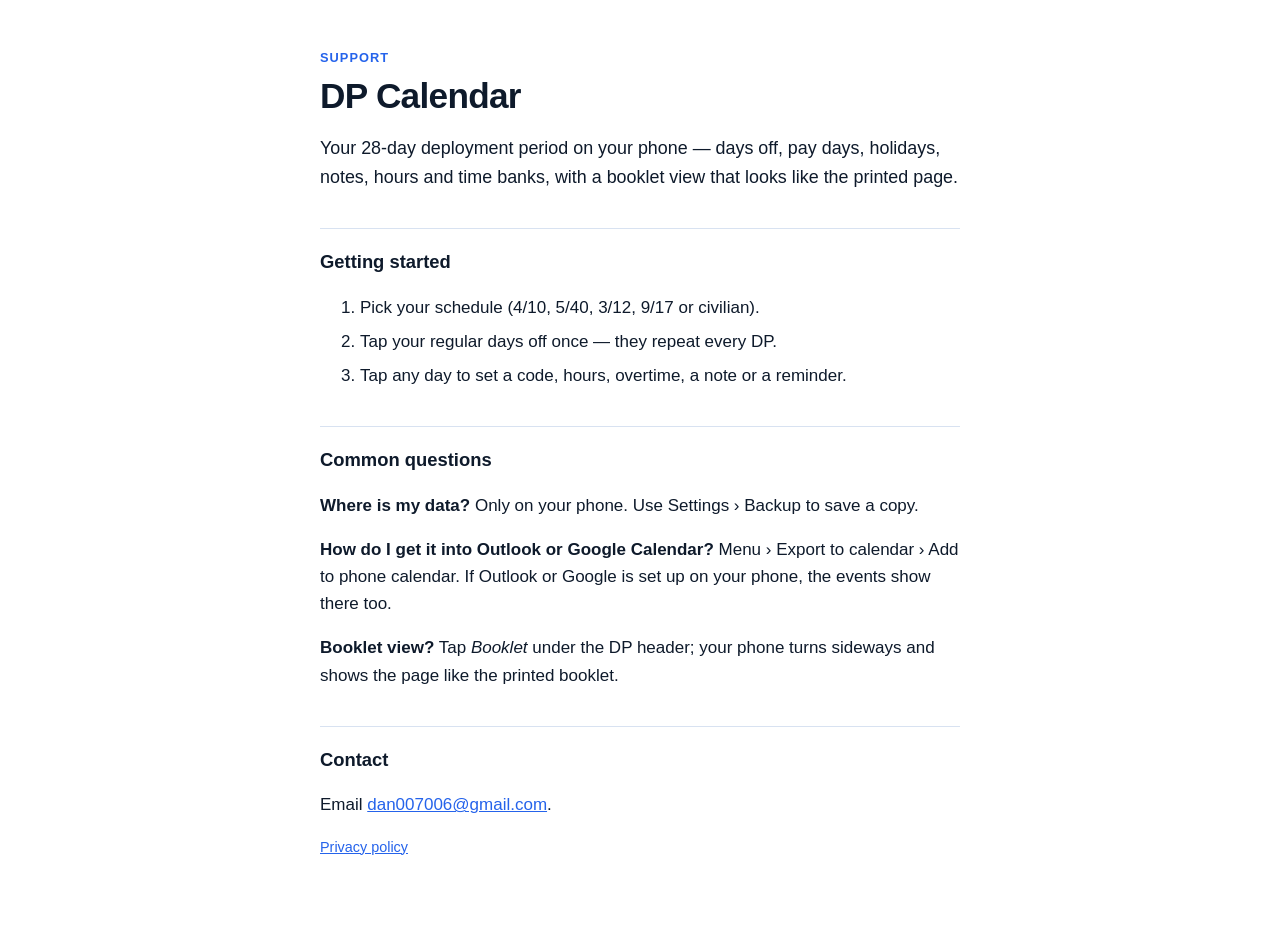
==== index.html @ e2ab8163 "docs: support page and privacy policy Co-Authored-By: Claude Opus 5.5 <noreply@anthropic.com>" ====
<!doctype html>
<html lang="en">
<head>
<meta charset="utf-8">
<meta name="viewport" content="width=device-width, initial-scale=1">
<title>DP Calendar — Support</title>
<meta name="description" content="DP Calendar: your 28-day deployment period, days off, pay days, holidays and notes on your phone.">
<link rel="stylesheet" href="style.css">
</head>
<body>
<main>
  <p class="eyebrow">Support</p>
  <h1>DP Calendar</h1>
  <p class="lead">Your 28-day deployment period on your phone — days off, pay days, holidays, notes, hours and time banks, with a booklet view that looks like the printed page.</p>

  <h2>Getting started</h2>
  <ol>
    <li>Pick your schedule (4/10, 5/40, 3/12, 9/17 or civilian).</li>
    <li>Tap your regular days off once — they repeat every DP.</li>
    <li>Tap any day to set a code, hours, overtime, a note or a reminder.</li>
  </ol>

  <h2>Common questions</h2>
  <p><strong>Where is my data?</strong> Only on your phone. Use Settings › Backup to save a copy.</p>
  <p><strong>How do I get it into Outlook or Google Calendar?</strong> Menu › Export to calendar › Add to phone calendar. If Outlook or Google is set up on your phone, the events show there too.</p>
  <p><strong>Booklet view?</strong> Tap <em>Booklet</em> under the DP header; your phone turns sideways and shows the page like the printed booklet.</p>

  <h2>Contact</h2>
  <p>Email <a href="mailto:dan007006@gmail.com">dan007006@gmail.com</a>.</p>
  <p class="meta"><a href="privacy.html">Privacy policy</a></p>
</main>
</body>
</html>
---- style.css ----
:root {
  --bg: #ffffff;
  --text: #0e1a2b;
  --muted: #5e6d84;
  --accent: #2563eb;
  --line: #d8e2f1;
}
@media (prefers-color-scheme: dark) {
  :root {
    --bg: #000000;
    --text: #e8fbff;
    --muted: #8aa3ad;
    --accent: #00e5ff;
    --line: #17212b;
  }
}
* { box-sizing: border-box; }
body {
  margin: 0;
  background: var(--bg);
  color: var(--text);
  font: 17px/1.6 -apple-system, BlinkMacSystemFont, "Segoe UI", Roboto, sans-serif;
}
main { max-width: 680px; margin: 0 auto; padding: 48px 20px 64px; }
h1 { font-size: 2.2rem; line-height: 1.15; margin: 0.2em 0 0.4em; letter-spacing: -0.02em; }
h2 { font-size: 1.15rem; margin: 2em 0 0.4em; padding-top: 1em; border-top: 1px solid var(--line); }
a { color: var(--accent); }
.eyebrow { text-transform: uppercase; letter-spacing: 0.08em; font-size: 0.8rem; font-weight: 600; color: var(--accent); margin: 0; }
.eyebrow a { text-decoration: none; }
.lead { font-size: 1.12rem; }
.meta { color: var(--muted); font-size: 0.9rem; }
li { margin: 0.4em 0; }
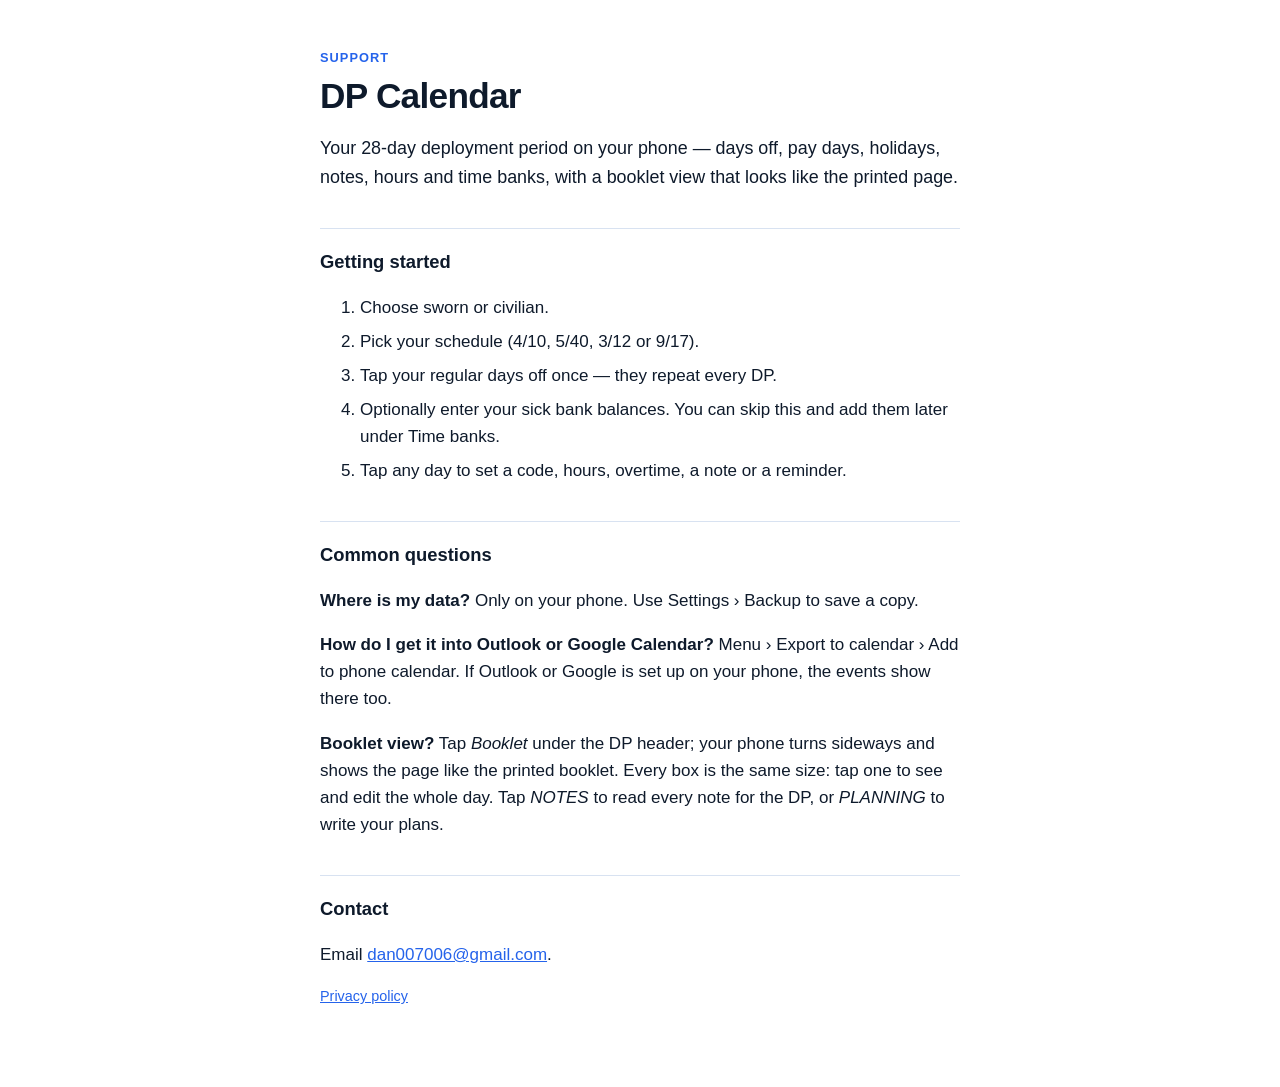
==== commit ea2a1ea1: "docs: setup wizard and booklet tap help Co-Authored-By: Claude Opus 5.5 <noreply@anthropic.com>" ====
--- a/index.html
+++ b/index.html
@@ -15,15 +15,17 @@
 
   <h2>Getting started</h2>
   <ol>
-    <li>Pick your schedule (4/10, 5/40, 3/12, 9/17 or civilian).</li>
+    <li>Choose sworn or civilian.</li>
+    <li>Pick your schedule (4/10, 5/40, 3/12 or 9/17).</li>
     <li>Tap your regular days off once — they repeat every DP.</li>
+    <li>Optionally enter your sick bank balances. You can skip this and add them later under Time banks.</li>
     <li>Tap any day to set a code, hours, overtime, a note or a reminder.</li>
   </ol>
 
   <h2>Common questions</h2>
   <p><strong>Where is my data?</strong> Only on your phone. Use Settings › Backup to save a copy.</p>
   <p><strong>How do I get it into Outlook or Google Calendar?</strong> Menu › Export to calendar › Add to phone calendar. If Outlook or Google is set up on your phone, the events show there too.</p>
-  <p><strong>Booklet view?</strong> Tap <em>Booklet</em> under the DP header; your phone turns sideways and shows the page like the printed booklet.</p>
+  <p><strong>Booklet view?</strong> Tap <em>Booklet</em> under the DP header; your phone turns sideways and shows the page like the printed booklet. Every box is the same size: tap one to see and edit the whole day. Tap <em>NOTES</em> to read every note for the DP, or <em>PLANNING</em> to write your plans.</p>
 
   <h2>Contact</h2>
   <p>Email <a href="mailto:dan007006@gmail.com">dan007006@gmail.com</a>.</p>
